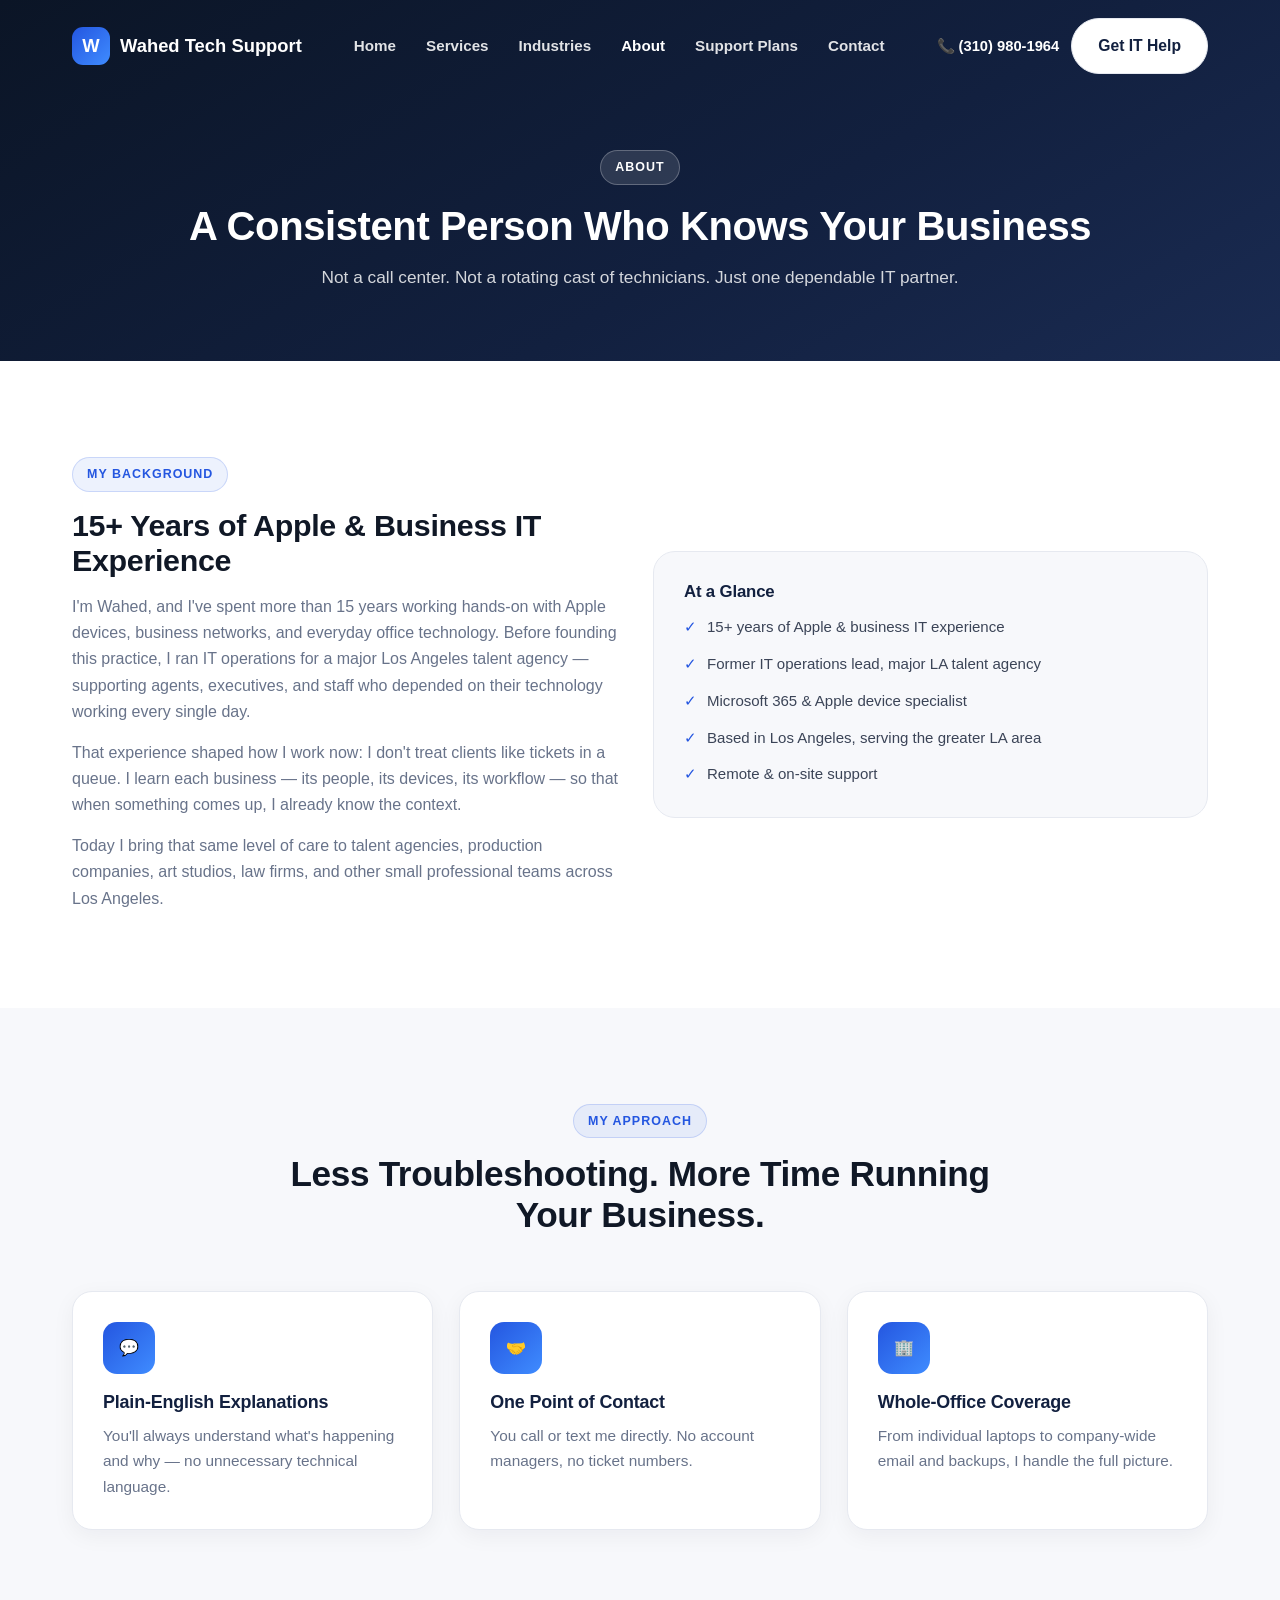
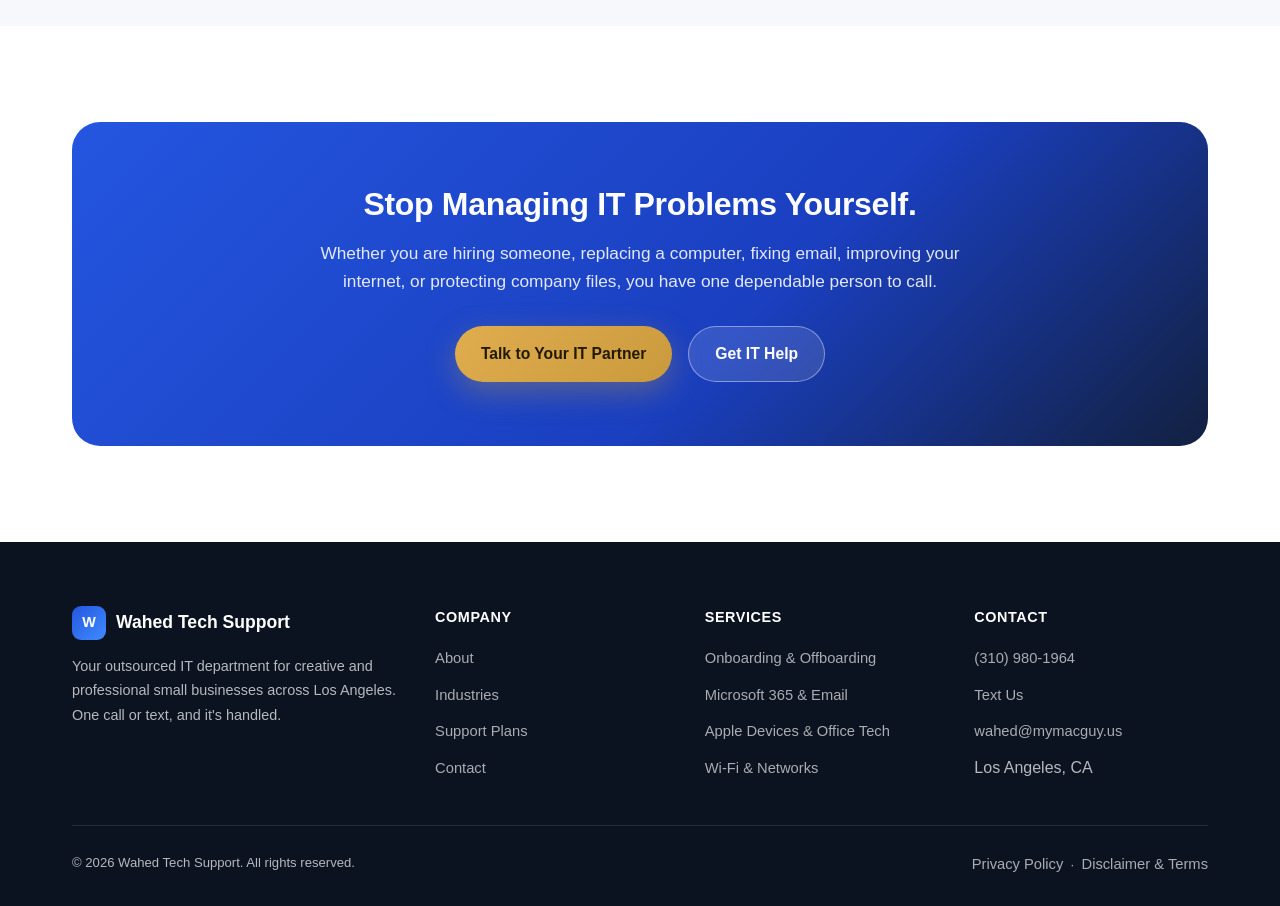
==== about.html @ ae2bb0ed "Add About page HTML structure for Wahed Tech Support This file contains the complete HTML structure " ====
<!DOCTYPE html>
<html lang="en">
<head>
<meta charset="UTF-8">
<meta name="viewport" content="width=device-width, initial-scale=1.0">
<title>About Wahed Tech Support | Outsourced IT Support in Los Angeles</title>
<meta name="description" content="Meet Wahed — 15+ years of Apple and business IT experience, including running IT operations at a major Los Angeles talent agency. Now bringing that same personal, dependable support to small businesses.">
<meta name="keywords" content="outsourced IT support Los Angeles, Mac business support, small business IT support, IT support for creative businesses">
<link rel="canonical" href="https://mymacguy.us/about.html">
<meta name="robots" content="index, follow">
<meta property="og:type" content="website">
<meta property="og:title" content="About Wahed Tech Support">
<meta property="og:description" content="15+ years of Apple and business IT experience, now supporting small creative and professional businesses in Los Angeles.">
<meta property="og:url" content="https://mymacguy.us/about.html">
<meta name="twitter:card" content="summary_large_image">
<link rel="stylesheet" href="assets/style.css">
</head>
<body><header class="site">
  <div class="wrap">
    <a href="index.html" class="brand"><span class="mark">W</span>Wahed Tech Support</a>
    <nav class="links">
      <a href="index.html">Home</a>
      <a href="services.html">Services</a>
      <a href="industries.html">Industries</a>
      <a href="about.html">About</a>
      <a href="support-plans.html">Support Plans</a>
      <a href="contact.html">Contact</a>
    </nav>
    <div class="nav-cta">
      <a href="tel:+13109801964" class="nav-call">📞 (310) 980-1964</a>
      <a href="contact.html" class="btn btn-outline">Get IT Help</a>
    </div>
    <button class="burger" aria-label="Open menu">
      <svg width="26" height="26" viewBox="0 0 24 24" fill="none" stroke="currentColor" stroke-width="2"><line x1="3" y1="6" x2="21" y2="6"/><line x1="3" y1="12" x2="21" y2="12"/><line x1="3" y1="18" x2="21" y2="18"/></svg>
    </button>
  </div>
</header>
<div class="mobile-menu">
  <button class="close-x" aria-label="Close menu">✕</button>
  <a href="index.html">Home</a>
  <a href="services.html">Services</a>
  <a href="industries.html">Industries</a>
  <a href="about.html">About</a>
  <a href="support-plans.html">Support Plans</a>
  <a href="contact.html">Contact</a>
  <a href="tel:+13109801964" class="btn btn-primary" style="margin-top:14px">Call (310) 980-1964</a>
</div>
<section class="page-hero">
  <div class="wrap">
    <span class="eyebrow">About</span>
    <h1>A Consistent Person Who Knows Your Business</h1>
    <p>Not a call center. Not a rotating cast of technicians. Just one dependable IT partner.</p>
  </div>
</section>

<section class="section">
  <div class="wrap">
    <div class="grid2" style="align-items:center">
      <div class="reveal">
        <span class="eyebrow">My Background</span>
        <h2 style="font-size:1.9rem;margin:16px 0">15+ Years of Apple &amp; Business IT Experience</h2>
        <p style="color:var(--gray);margin-bottom:14px">I'm Wahed, and I've spent more than 15 years working hands-on with Apple devices, business networks, and everyday office technology. Before founding this practice, I ran IT operations for a major Los Angeles talent agency — supporting agents, executives, and staff who depended on their technology working every single day.</p>
        <p style="color:var(--gray);margin-bottom:14px">That experience shaped how I work now: I don't treat clients like tickets in a queue. I learn each business — its people, its devices, its workflow — so that when something comes up, I already know the context.</p>
        <p style="color:var(--gray)">Today I bring that same level of care to talent agencies, production companies, art studios, law firms, and other small professional teams across Los Angeles.</p>
      </div>
      <div class="hero-card reveal" style="background:var(--bg);border-color:var(--line)">
        <h3 style="color:var(--navy)">At a Glance</h3>
        <ul>
          <li><span class="ico" style="color:var(--blue)">✓</span> <span style="color:var(--slate)">15+ years of Apple &amp; business IT experience</span></li>
          <li><span class="ico" style="color:var(--blue)">✓</span> <span style="color:var(--slate)">Former IT operations lead, major LA talent agency</span></li>
          <li><span class="ico" style="color:var(--blue)">✓</span> <span style="color:var(--slate)">Microsoft 365 &amp; Apple device specialist</span></li>
          <li><span class="ico" style="color:var(--blue)">✓</span> <span style="color:var(--slate)">Based in Los Angeles, serving the greater LA area</span></li>
          <li><span class="ico" style="color:var(--blue)">✓</span> <span style="color:var(--slate)">Remote &amp; on-site support</span></li>
        </ul>
      </div>
    </div>
  </div>
</section>

<section class="section tint">
  <div class="wrap">
    <div class="section-head reveal">
      <span class="eyebrow">My Approach</span>
      <h2>Less Troubleshooting. More Time Running Your Business.</h2>
    </div>
    <div class="grid3">
      <div class="card reveal"><div class="ic">💬</div><h3>Plain-English Explanations</h3><p>You'll always understand what's happening and why — no unnecessary technical language.</p></div>
      <div class="card reveal"><div class="ic">🤝</div><h3>One Point of Contact</h3><p>You call or text me directly. No account managers, no ticket numbers.</p></div>
      <div class="card reveal"><div class="ic">🏢</div><h3>Whole-Office Coverage</h3><p>From individual laptops to company-wide email and backups, I handle the full picture.</p></div>
    </div>
  </div>
</section>

<section class="section">
  <div class="wrap">
    <div class="cta-final reveal">
      <h2>Stop Managing IT Problems Yourself.</h2>
      <p>Whether you are hiring someone, replacing a computer, fixing email, improving your internet, or protecting company files, you have one dependable person to call.</p>
      <div class="btn-row">
        <a href="tel:+13109801964" class="btn btn-gold">Talk to Your IT Partner</a>
        <a href="contact.html" class="btn btn-ghost">Get IT Help</a>
      </div>
    </div>
  </div>
</section>
<footer>
  <div class="wrap">
    <div class="foot-grid">
      <div>
        <div class="foot-brand"><span class="mark" style="width:34px;height:34px;border-radius:9px;background:linear-gradient(135deg,#2456e0,#3f8cff);display:flex;align-items:center;justify-content:center;font-size:.9rem">W</span>Wahed Tech Support</div>
        <p style="font-size:.9rem;line-height:1.7">Your outsourced IT department for creative and professional small businesses across Los Angeles. One call or text, and it's handled.</p>
      </div>
      <div>
        <h5>Company</h5>
        <ul>
          <li><a href="about.html">About</a></li>
          <li><a href="industries.html">Industries</a></li>
          <li><a href="support-plans.html">Support Plans</a></li>
          <li><a href="contact.html">Contact</a></li>
        </ul>
      </div>
      <div>
        <h5>Services</h5>
        <ul>
          <li><a href="services.html#onboarding">Onboarding &amp; Offboarding</a></li>
          <li><a href="services.html#microsoft365">Microsoft 365 &amp; Email</a></li>
          <li><a href="services.html#apple">Apple Devices &amp; Office Tech</a></li>
          <li><a href="services.html#network">Wi-Fi &amp; Networks</a></li>
        </ul>
      </div>
      <div>
        <h5>Contact</h5>
        <ul>
          <li><a href="tel:+13109801964">(310) 980-1964</a></li>
          <li><a href="sms:+13109801964">Text Us</a></li>
          <li><a href="mailto:wahed@mymacguy.us">wahed@mymacguy.us</a></li>
          <li>Los Angeles, CA</li>
        </ul>
      </div>
    </div>
    <div class="foot-bottom">
      <span>© 2026 Wahed Tech Support. All rights reserved.</span>
      <span><a href="privacy.html">Privacy Policy</a> &nbsp;·&nbsp; <a href="disclaimer.html">Disclaimer &amp; Terms</a></span>
    </div>
  </div>
</footer>
<div class="sticky-call">
  <div class="row">
    <a href="tel:+13109801964" class="btn btn-primary">📞 Call Now</a>
    <a href="sms:+13109801964" class="btn btn-outline">💬 Text</a>
  </div>
</div>
<script src="assets/main.js"></script>
</body>
</html>
---- assets/style.css ----
:root{
  --ink:#101826; --slate:#3b4457; --gray:#68738a; --line:#e6e9f0; --bg:#f7f8fb;
  --navy:#12203f; --blue:#2456e0; --blue2:#3f8cff; --gold:#c99a3d; --mint:#0fae8a;
  --card:#ffffff;
}
*{box-sizing:border-box;margin:0;padding:0}
html{scroll-behavior:smooth}
body{font-family:-apple-system,BlinkMacSystemFont,"Segoe UI",Inter,Arial,sans-serif;color:var(--ink);background:#fff;line-height:1.65;overflow-x:hidden}
a{color:inherit;text-decoration:none}
img{max-width:100%;display:block}
.wrap{max-width:1180px;margin:0 auto;padding:0 22px}
section{position:relative}
h1,h2,h3,h4{line-height:1.15;font-weight:800;letter-spacing:-.01em}
.eyebrow{display:inline-flex;align-items:center;gap:8px;font-size:.78rem;font-weight:700;letter-spacing:.08em;text-transform:uppercase;color:var(--blue);background:rgba(36,86,224,.08);border:1px solid rgba(36,86,224,.18);padding:6px 14px;border-radius:999px}
.btn{display:inline-flex;align-items:center;gap:8px;padding:14px 26px;border-radius:999px;text-decoration:none;font-weight:700;font-size:.98rem;border:0;cursor:pointer;transition:transform .25s ease,box-shadow .25s ease,background .25s ease}
.btn:hover{transform:translateY(-3px)}
.btn-primary{background:linear-gradient(135deg,var(--blue),var(--blue2));color:#fff;box-shadow:0 10px 30px rgba(36,86,224,.35)}
.btn-primary:hover{box-shadow:0 16px 40px rgba(36,86,224,.45)}
.btn-ghost{background:rgba(255,255,255,.12);color:#fff;border:1px solid rgba(255,255,255,.4)}
.btn-ghost:hover{background:rgba(255,255,255,.2)}
.btn-outline{background:#fff;color:var(--navy);border:1.5px solid var(--line)}
.btn-outline:hover{border-color:var(--blue);color:var(--blue)}
.btn-gold{background:linear-gradient(135deg,#e0ad4e,var(--gold));color:#241a04;box-shadow:0 10px 30px rgba(201,154,61,.35)}

/* NAV */
header.site{position:fixed;top:0;left:0;right:0;z-index:1000;padding:18px 0;transition:background .3s ease,padding .3s ease,box-shadow .3s ease}
header.site .wrap{display:flex;align-items:center;justify-content:space-between}
header.site.solid{background:#fff;padding:12px 0;box-shadow:0 4px 24px rgba(16,24,38,.08)}
.brand{display:flex;align-items:center;gap:10px;font-weight:800;font-size:1.15rem;color:#fff}
header.site.solid .brand{color:var(--navy)}
.brand .mark{width:38px;height:38px;border-radius:11px;background:linear-gradient(135deg,var(--blue),var(--blue2));display:flex;align-items:center;justify-content:center;color:#fff;font-weight:800}
nav.links{display:flex;align-items:center;gap:30px}
nav.links a{color:rgba(255,255,255,.88);font-weight:600;font-size:.95rem}
header.site.solid nav.links a{color:var(--slate)}
nav.links a:hover{color:#fff}
header.site.solid nav.links a:hover{color:var(--blue)}
nav.links a.active{color:#fff}
header.site.solid nav.links a.active{color:var(--blue)}
.nav-cta{display:flex;align-items:center;gap:12px}
.nav-call{display:flex;align-items:center;gap:8px;font-weight:700;color:#fff;font-size:.92rem}
header.site.solid .nav-call{color:var(--navy)}
.burger{display:none;background:none;border:0;cursor:pointer;color:#fff}
header.site.solid .burger{color:var(--navy)}
.mobile-menu{display:none;position:fixed;inset:0;background:#0e1626;z-index:1200;padding:26px;flex-direction:column;gap:24px}
.mobile-menu.open{display:flex}
.mobile-menu a{color:#fff;font-size:1.2rem;font-weight:700}
.mobile-menu .close-x{align-self:flex-end;background:none;border:0;color:#fff;cursor:pointer}

@media(max-width:880px){
  nav.links{display:none}
  .nav-cta .btn-ghost, .nav-cta .btn-outline{display:none}
  .burger{display:block}
}

/* HERO */
.hero{position:relative;padding:170px 0 110px;background:radial-gradient(1100px 600px at 15% -10%,rgba(63,140,255,.35),transparent 60%),linear-gradient(150deg,#0b1526 0%,#12203f 55%,#1a2b52 100%);overflow:hidden;color:#fff}
.hero .blob{position:absolute;border-radius:50%;filter:blur(60px);opacity:.5;animation:float 12s ease-in-out infinite}
.hero .b1{width:360px;height:360px;background:var(--blue2);top:-80px;right:-60px}
.hero .b2{width:280px;height:280px;background:var(--gold);bottom:-60px;left:10%;animation-delay:2s}
.hero .b3{width:220px;height:220px;background:var(--mint);top:40%;right:20%;animation-delay:4s}
@keyframes float{0%,100%{transform:translateY(0) translateX(0)}50%{transform:translateY(-26px) translateX(18px)}}
.hero-grid{position:relative;z-index:2;display:grid;grid-template-columns:1.1fr .9fr;gap:50px;align-items:center}
@media(max-width:940px){.hero-grid{grid-template-columns:1fr}}
.hero h1{font-size:3rem;color:#fff;margin-bottom:20px}
@media(max-width:600px){.hero h1{font-size:2.1rem}}
.hero p.lead{font-size:1.18rem;color:rgba(255,255,255,.85);max-width:560px;margin-bottom:30px}
.hero-actions{display:flex;gap:16px;flex-wrap:wrap;margin-bottom:28px}
.hero-trust{display:flex;gap:22px;flex-wrap:wrap;color:rgba(255,255,255,.75);font-size:.88rem}
.hero-trust span{display:flex;align-items:center;gap:8px}
.hero-card{background:rgba(255,255,255,.08);border:1px solid rgba(255,255,255,.18);border-radius:22px;padding:30px;backdrop-filter:blur(10px);animation:reveal-in 1s ease}
.hero-card h3{color:#fff;font-size:1.05rem;margin-bottom:14px}
.hero-card ul{list-style:none;display:flex;flex-direction:column;gap:12px}
.hero-card li{display:flex;gap:10px;color:rgba(255,255,255,.9);font-size:.94rem;align-items:flex-start}
.hero-card li .ico{color:var(--mint);flex-shrink:0}
@keyframes reveal-in{from{opacity:0;transform:translateY(20px)}to{opacity:1;transform:translateY(0)}}

/* SECTIONS */
.section{padding:96px 0}
.section.tint{background:var(--bg)}
.section.dark{background:linear-gradient(160deg,#0e1626,#182848);color:#fff}
.section-head{text-align:center;max-width:720px;margin:0 auto 56px}
.section-head h2{font-size:2.2rem;margin:16px 0}
.section-head p{color:var(--gray);font-size:1.08rem}
.section.dark .section-head p{color:rgba(255,255,255,.75)}

.reveal{opacity:0;transform:translateY(24px);transition:opacity .7s ease,transform .7s ease}
.reveal.in{opacity:1;transform:translateY(0)}

/* Common requests message bubbles */
.msg-grid{display:grid;grid-template-columns:repeat(2,1fr);gap:18px}
@media(max-width:760px){.msg-grid{grid-template-columns:1fr}}
.msg{background:#fff;border:1px solid var(--line);border-radius:18px;padding:20px 22px;display:flex;gap:14px;align-items:flex-start;box-shadow:0 6px 20px rgba(16,24,38,.04);transition:transform .3s ease,box-shadow .3s ease}
.msg:hover{transform:translateY(-4px);box-shadow:0 14px 34px rgba(16,24,38,.09)}
.msg .bub{width:38px;height:38px;border-radius:50%;background:linear-gradient(135deg,var(--blue),var(--blue2));flex-shrink:0;display:flex;align-items:center;justify-content:center;color:#fff;font-weight:800;font-size:.9rem}
.msg p{font-weight:600;color:var(--navy);font-size:.98rem}
.msg-follow{text-align:center;margin-top:34px;font-size:1.15rem;font-weight:700;color:var(--navy)}

/* Cards / grids */
.grid3{display:grid;grid-template-columns:repeat(3,1fr);gap:26px}
.grid2{display:grid;grid-template-columns:repeat(2,1fr);gap:26px}
@media(max-width:900px){.grid3{grid-template-columns:1fr 1fr}}
@media(max-width:640px){.grid3,.grid2{grid-template-columns:1fr}}
.card{background:#fff;border:1px solid var(--line);border-radius:20px;padding:30px;box-shadow:0 6px 22px rgba(16,24,38,.05);transition:transform .3s ease,box-shadow .3s ease}
.card:hover{transform:translateY(-6px);box-shadow:0 20px 44px rgba(16,24,38,.1)}
.card .ic{width:52px;height:52px;border-radius:14px;background:linear-gradient(135deg,var(--blue),var(--blue2));display:flex;align-items:center;justify-content:center;color:#fff;margin-bottom:18px}
.card h3{font-size:1.12rem;margin-bottom:10px;color:var(--navy)}
.card p{color:var(--gray);font-size:.96rem}
.card ul{margin-top:14px;padding-left:18px;color:var(--slate);font-size:.92rem}
.card ul li{margin-bottom:6px}

/* Who I help chips */
.chip-row{display:flex;flex-wrap:wrap;gap:14px;justify-content:center}
.chip{background:#fff;border:1px solid var(--line);border-radius:14px;padding:16px 22px;font-weight:700;color:var(--navy);display:flex;align-items:center;gap:10px;box-shadow:0 4px 14px rgba(16,24,38,.05)}

/* Why choose / features list */
.feat-list{display:grid;grid-template-columns:1fr 1fr;gap:22px}
@media(max-width:700px){.feat-list{grid-template-columns:1fr}}
.feat{display:flex;gap:16px;align-items:flex-start;background:rgba(255,255,255,.06);border:1px solid rgba(255,255,255,.12);border-radius:16px;padding:20px}
.feat .n{width:34px;height:34px;border-radius:50%;background:linear-gradient(135deg,var(--gold),#e0ad4e);color:#241a04;font-weight:800;display:flex;align-items:center;justify-content:center;flex-shrink:0}
.feat h4{color:#fff;font-size:1rem;margin-bottom:6px}
.feat p{color:rgba(255,255,255,.72);font-size:.92rem}

/* How it works steps */
.steps{display:grid;grid-template-columns:repeat(4,1fr);gap:24px;counter-reset:step}
@media(max-width:900px){.steps{grid-template-columns:1fr 1fr}}
@media(max-width:560px){.steps{grid-template-columns:1fr}}
.step{text-align:center}
.step .circ{width:64px;height:64px;border-radius:50%;background:linear-gradient(135deg,var(--blue),var(--blue2));color:#fff;font-weight:800;font-size:1.3rem;display:flex;align-items:center;justify-content:center;margin:0 auto 16px;box-shadow:0 10px 26px rgba(36,86,224,.3)}
.step h4{font-size:1.02rem;margin-bottom:8px;color:var(--navy)}
.step p{color:var(--gray);font-size:.92rem}

/* Reviews */
.rev-grid{display:grid;grid-template-columns:repeat(3,1fr);gap:24px}
@media(max-width:900px){.rev-grid{grid-template-columns:1fr}}
.rev{background:#fff;border:1px solid var(--line);border-radius:18px;padding:26px;box-shadow:0 6px 20px rgba(16,24,38,.05)}
.rev .stars{color:var(--gold);letter-spacing:2px;margin-bottom:12px}
.rev p{color:var(--slate);font-size:.95rem;margin-bottom:16px;font-style:italic}
.rev .who{font-weight:700;color:var(--navy);font-size:.9rem}
.rev .who span{display:block;font-weight:500;color:var(--gray);font-size:.82rem;font-style:normal}

/* Partners */
.partner-row{display:flex;flex-wrap:wrap;gap:18px;justify-content:center;align-items:center}
.partner-badge{border:1px solid var(--line);border-radius:12px;padding:14px 24px;font-weight:700;color:var(--slate);background:#fff}

/* Trust bar */
.trust-bar{display:flex;flex-wrap:wrap;gap:14px;justify-content:center;margin-top:30px}
.trust-pill{background:rgba(255,255,255,.08);border:1px solid rgba(255,255,255,.2);color:#fff;padding:9px 18px;border-radius:999px;font-size:.85rem;font-weight:600;display:flex;align-items:center;gap:8px}

/* CTA final */
.cta-final{background:linear-gradient(135deg,var(--blue),#1a3fbf 60%,var(--navy));border-radius:28px;padding:64px 50px;text-align:center;color:#fff;position:relative;overflow:hidden}
.cta-final h2{font-size:2rem;margin-bottom:16px}
.cta-final p{color:rgba(255,255,255,.88);max-width:640px;margin:0 auto 30px;font-size:1.08rem}
.cta-final .btn-row{display:flex;gap:16px;justify-content:center;flex-wrap:wrap}

/* Footer */
footer{background:#0b1220;color:rgba(255,255,255,.7);padding:64px 0 30px}
.foot-grid{display:grid;grid-template-columns:1.4fr 1fr 1fr 1fr;gap:36px;margin-bottom:44px}
@media(max-width:800px){.foot-grid{grid-template-columns:1fr 1fr}}
@media(max-width:520px){.foot-grid{grid-template-columns:1fr}}
footer h5{color:#fff;font-size:.9rem;margin-bottom:16px;letter-spacing:.04em;text-transform:uppercase}
footer ul{list-style:none;display:flex;flex-direction:column;gap:10px}
footer a{color:rgba(255,255,255,.65);font-size:.92rem}
footer a:hover{color:#fff}
.foot-brand{display:flex;align-items:center;gap:10px;font-weight:800;color:#fff;font-size:1.1rem;margin-bottom:14px}
.foot-bottom{border-top:1px solid rgba(255,255,255,.1);padding-top:26px;display:flex;justify-content:space-between;flex-wrap:wrap;gap:12px;font-size:.82rem}

/* Sticky mobile call bar */
.sticky-call{position:fixed;bottom:0;left:0;right:0;z-index:900;display:none;background:#fff;border-top:1px solid var(--line);padding:12px 16px;box-shadow:0 -6px 20px rgba(16,24,38,.1)}
.sticky-call .row{display:flex;gap:10px}
.sticky-call .btn{flex:1;justify-content:center;padding:13px}
@media(max-width:760px){.sticky-call{display:block}body{padding-bottom:76px}}

/* Page hero (interior pages) */
.page-hero{padding:150px 0 70px;background:linear-gradient(150deg,#0b1526,#12203f 60%,#1a2b52);color:#fff;text-align:center}
.page-hero .eyebrow{background:rgba(255,255,255,.12);border-color:rgba(255,255,255,.25);color:#fff}
.page-hero h1{font-size:2.5rem;margin:18px 0 14px}
.page-hero p{color:rgba(255,255,255,.82);max-width:640px;margin:0 auto;font-size:1.08rem}

/* Table (support plans) */
.plans-grid{display:grid;grid-template-columns:repeat(3,1fr);gap:26px}
@media(max-width:900px){.plans-grid{grid-template-columns:1fr}}
.plan{background:#fff;border:1px solid var(--line);border-radius:22px;padding:34px 28px;box-shadow:0 6px 22px rgba(16,24,38,.05);display:flex;flex-direction:column}
.plan.featured{border:2px solid var(--blue);box-shadow:0 20px 50px rgba(36,86,224,.16);transform:scale(1.03)}
.plan .tag{align-self:flex-start;background:rgba(36,86,224,.1);color:var(--blue);font-size:.75rem;font-weight:800;letter-spacing:.06em;text-transform:uppercase;padding:5px 12px;border-radius:999px;margin-bottom:14px}
.plan h3{font-size:1.3rem;margin-bottom:8px;color:var(--navy)}
.plan .price{font-size:1rem;color:var(--gray);margin-bottom:18px}
.plan ul{list-style:none;display:flex;flex-direction:column;gap:12px;margin-bottom:26px;flex:1}
.plan ul li{display:flex;gap:10px;font-size:.92rem;color:var(--slate)}
.plan ul li .ico{color:var(--mint);flex-shrink:0}

/* Contact page */
.contact-grid{display:grid;grid-template-columns:1fr 1fr;gap:40px}
@media(max-width:860px){.contact-grid{grid-template-columns:1fr}}
.contact-card{background:#fff;border:1px solid var(--line);border-radius:20px;padding:32px;box-shadow:0 6px 22px rgba(16,24,38,.05)}
.contact-method{display:flex;gap:16px;align-items:center;padding:18px 0;border-bottom:1px solid var(--line)}
.contact-method:last-child{border-bottom:0}
.contact-method .ic{width:48px;height:48px;border-radius:12px;background:linear-gradient(135deg,var(--blue),var(--blue2));display:flex;align-items:center;justify-content:center;color:#fff;flex-shrink:0}
.contact-method h4{font-size:1rem;color:var(--navy);margin-bottom:4px}
.contact-method a,.contact-method span{color:var(--gray);font-size:.92rem}
.map-frame{border-radius:20px;overflow:hidden;border:1px solid var(--line);height:100%;min-height:340px}
.map-frame iframe{width:100%;height:100%;min-height:340px;border:0}

/* form */
.cform{display:flex;flex-direction:column;gap:16px}
.cform label{font-size:.85rem;font-weight:700;color:var(--navy);margin-bottom:6px;display:block}
.cform input,.cform select,.cform textarea{width:100%;padding:13px 16px;border-radius:12px;border:1.5px solid var(--line);font-size:.95rem;font-family:inherit;background:#fbfcfe}
.cform input:focus,.cform select:focus,.cform textarea:focus{outline:none;border-color:var(--blue)}
.cform textarea{resize:vertical;min-height:110px}

/* Legal pages */
.legal{padding:150px 0 90px;max-width:820px;margin:0 auto}
.legal h1{font-size:2.1rem;margin-bottom:10px}
.legal .updated{color:var(--gray);font-size:.9rem;margin-bottom:36px}
.legal h2{font-size:1.3rem;margin:34px 0 12px;color:var(--navy)}
.legal p,.legal li{color:var(--slate);font-size:.98rem;margin-bottom:14px}
.legal ul{padding-left:22px}
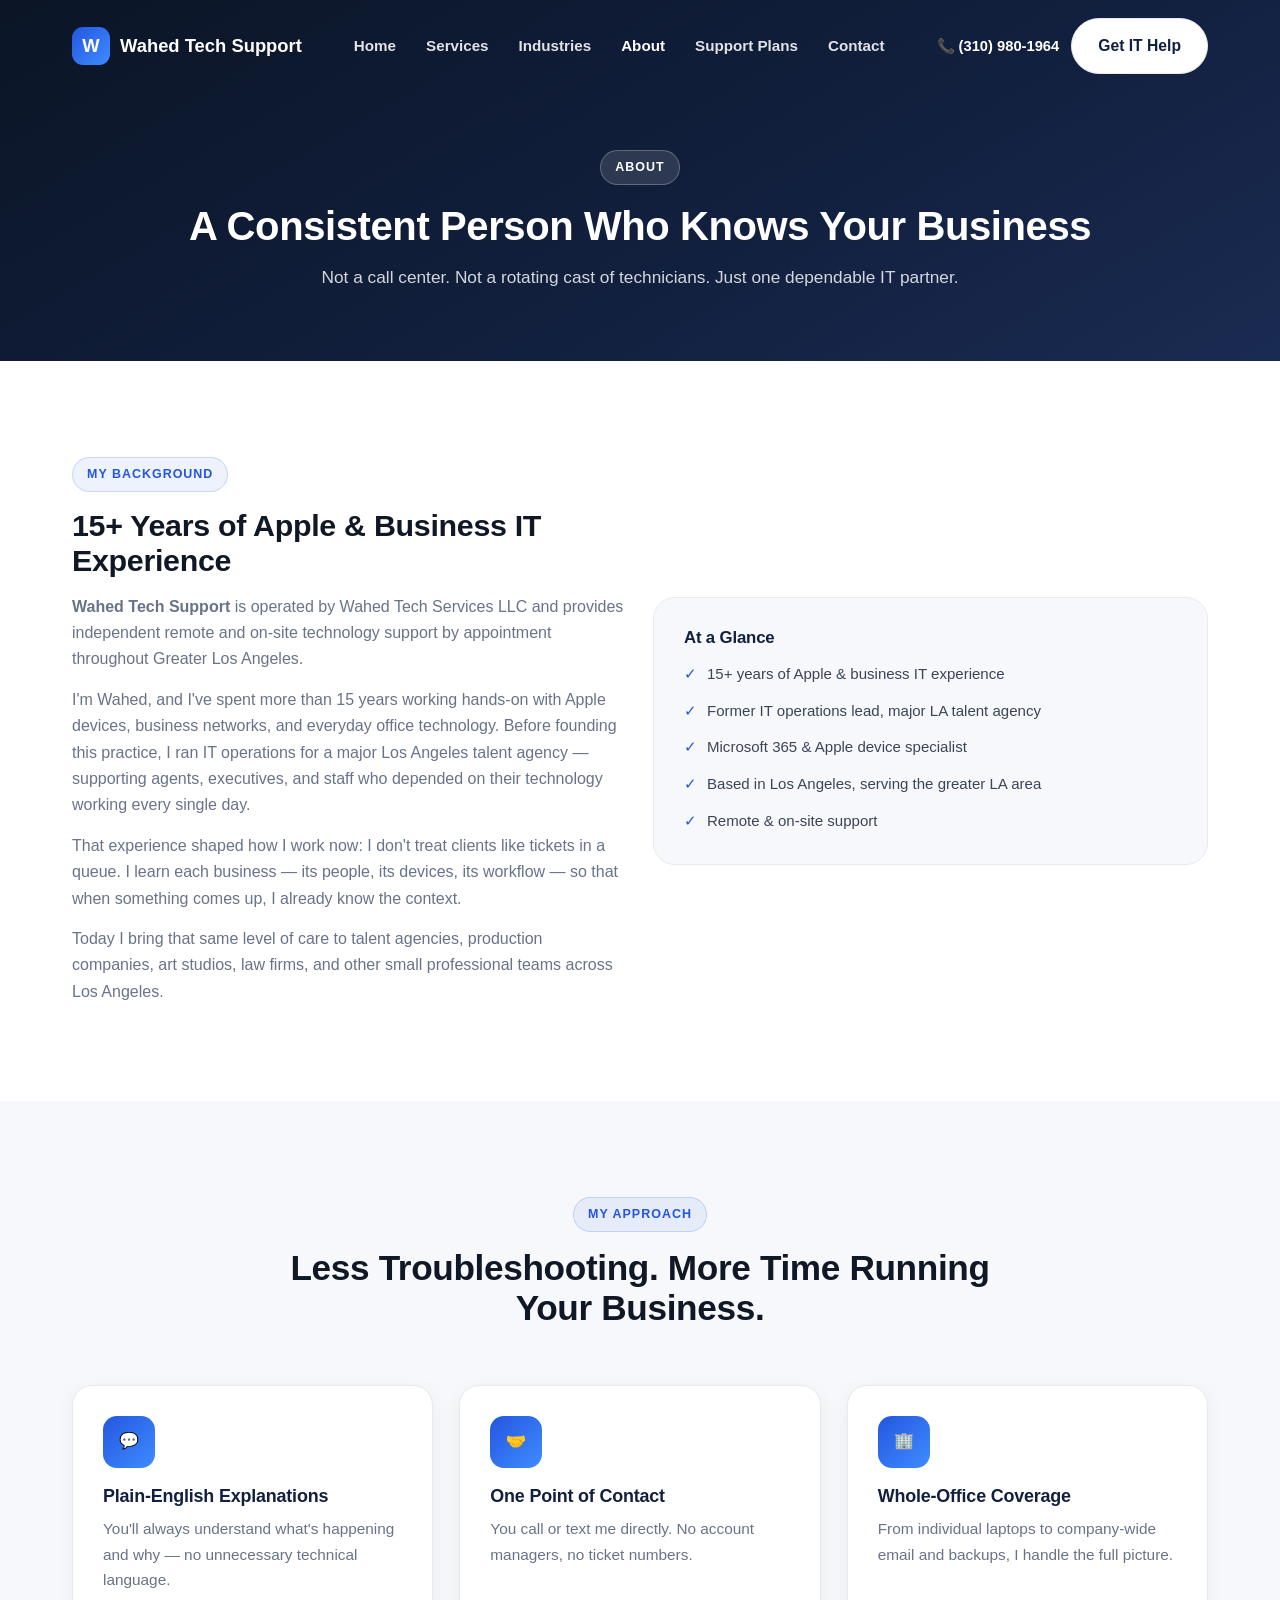
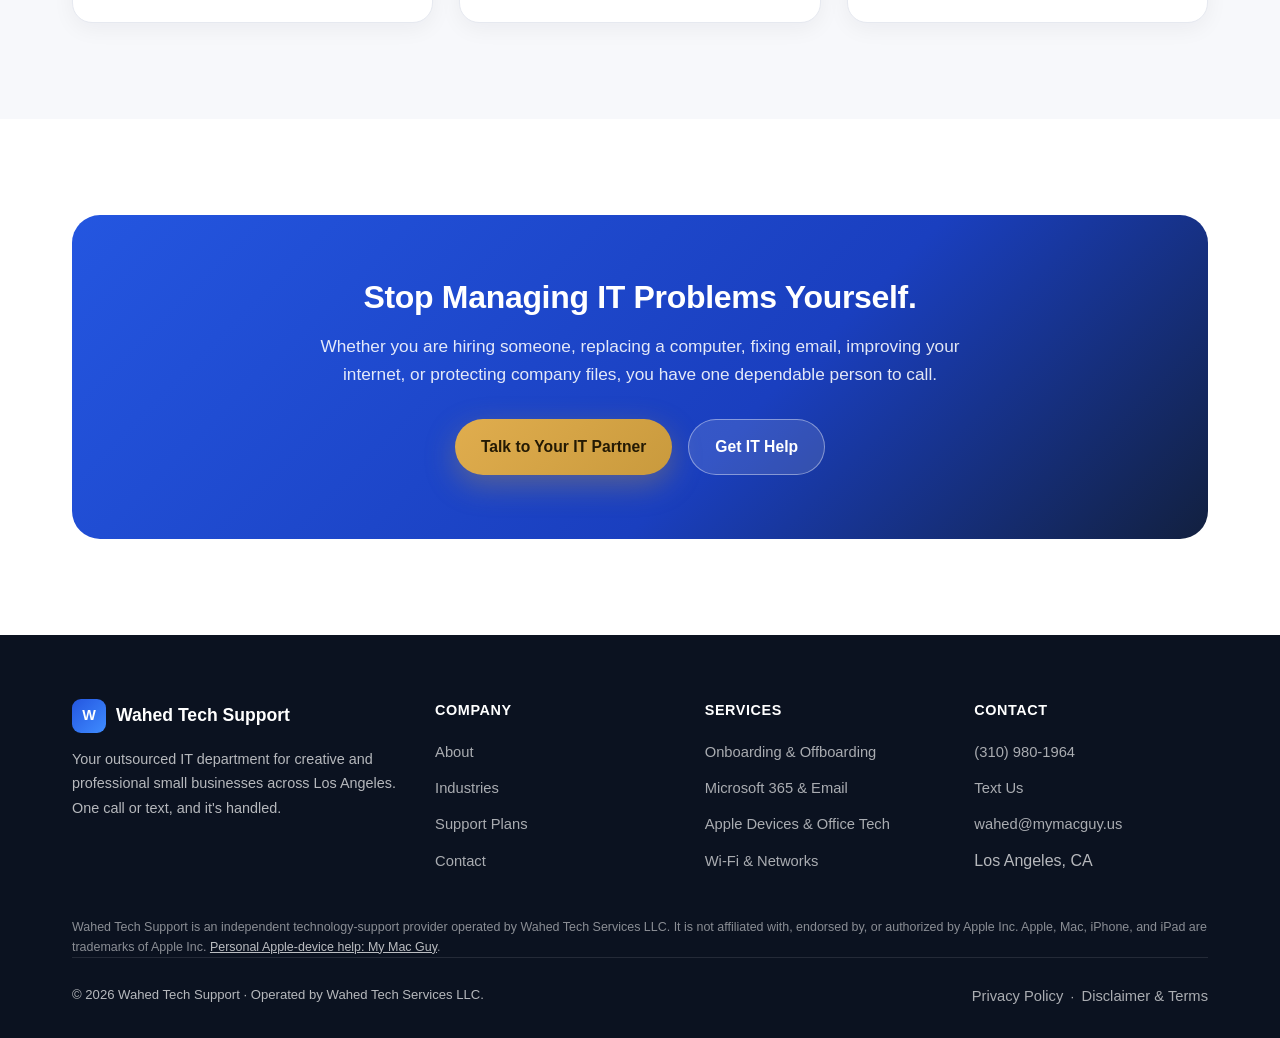
==== commit 0f00501c: "Make about.html Apple brand-verification ready" ====
--- a/about.html
+++ b/about.html
@@ -17,7 +17,7 @@
 </head>
 <body><header class="site">
   <div class="wrap">
-    <a href="index.html" class="brand"><span class="mark">W</span>Wahed Tech Support</a>
+    <a href="index.html" class="brand"><span class="mark" aria-hidden="true"></span>Wahed Tech Support</a>
     <nav class="links">
       <a href="index.html">Home</a>
       <a href="services.html">Services</a>
@@ -59,6 +59,7 @@
       <div class="reveal">
         <span class="eyebrow">My Background</span>
         <h2 style="font-size:1.9rem;margin:16px 0">15+ Years of Apple &amp; Business IT Experience</h2>
+        <p style="color:var(--gray);margin-bottom:14px"><strong>Wahed Tech Support</strong> is operated by Wahed Tech Services LLC and provides independent remote and on-site technology support by appointment throughout Greater Los Angeles.</p>
         <p style="color:var(--gray);margin-bottom:14px">I'm Wahed, and I've spent more than 15 years working hands-on with Apple devices, business networks, and everyday office technology. Before founding this practice, I ran IT operations for a major Los Angeles talent agency — supporting agents, executives, and staff who depended on their technology working every single day.</p>
         <p style="color:var(--gray);margin-bottom:14px">That experience shaped how I work now: I don't treat clients like tickets in a queue. I learn each business — its people, its devices, its workflow — so that when something comes up, I already know the context.</p>
         <p style="color:var(--gray)">Today I bring that same level of care to talent agencies, production companies, art studios, law firms, and other small professional teams across Los Angeles.</p>
@@ -107,7 +108,7 @@
   <div class="wrap">
     <div class="foot-grid">
       <div>
-        <div class="foot-brand"><span class="mark" style="width:34px;height:34px;border-radius:9px;background:linear-gradient(135deg,#2456e0,#3f8cff);display:flex;align-items:center;justify-content:center;font-size:.9rem">W</span>Wahed Tech Support</div>
+        <div class="foot-brand"><span class="mark" style="width:34px;height:34px;border-radius:9px;background:linear-gradient(135deg,#2456e0,#3f8cff);display:flex;align-items:center;justify-content:center;font-size:.9rem" aria-hidden="true"></span>Wahed Tech Support</div>
         <p style="font-size:.9rem;line-height:1.7">Your outsourced IT department for creative and professional small businesses across Los Angeles. One call or text, and it's handled.</p>
       </div>
       <div>
@@ -138,8 +139,9 @@
         </ul>
       </div>
     </div>
+    <p class="brand-disclaimer">Wahed Tech Support is an independent technology-support provider operated by Wahed Tech Services LLC. It is not affiliated with, endorsed by, or authorized by Apple Inc. Apple, Mac, iPhone, and iPad are trademarks of Apple Inc. <a href="https://mymacguy.net/">Personal Apple-device help: My Mac Guy</a>.</p>
     <div class="foot-bottom">
-      <span>© 2026 Wahed Tech Support. All rights reserved.</span>
+      <span>© 2026 Wahed Tech Support · Operated by Wahed Tech Services LLC.</span>
       <span><a href="privacy.html">Privacy Policy</a> &nbsp;·&nbsp; <a href="disclaimer.html">Disclaimer &amp; Terms</a></span>
     </div>
   </div>
--- a/assets/style.css
+++ b/assets/style.css
@@ -214,3 +214,9 @@
 .legal h2{font-size:1.3rem;margin:34px 0 12px;color:var(--navy)}
 .legal p,.legal li{color:var(--slate);font-size:.98rem;margin-bottom:14px}
 .legal ul{padding-left:22px}
+
+/* Brand verification and accessibility */
+.mark::before{content:"W"}
+.business-identity{margin-bottom:18px;padding:16px 18px;border:1px solid var(--line);border-radius:14px;background:var(--bg);color:var(--slate);font-size:.94rem;line-height:1.7}
+.brand-disclaimer{flex-basis:100%;font-size:.78rem;line-height:1.55;color:rgba(255,255,255,.52)}
+.brand-disclaimer a{font-size:inherit;color:rgba(255,255,255,.72);text-decoration:underline}
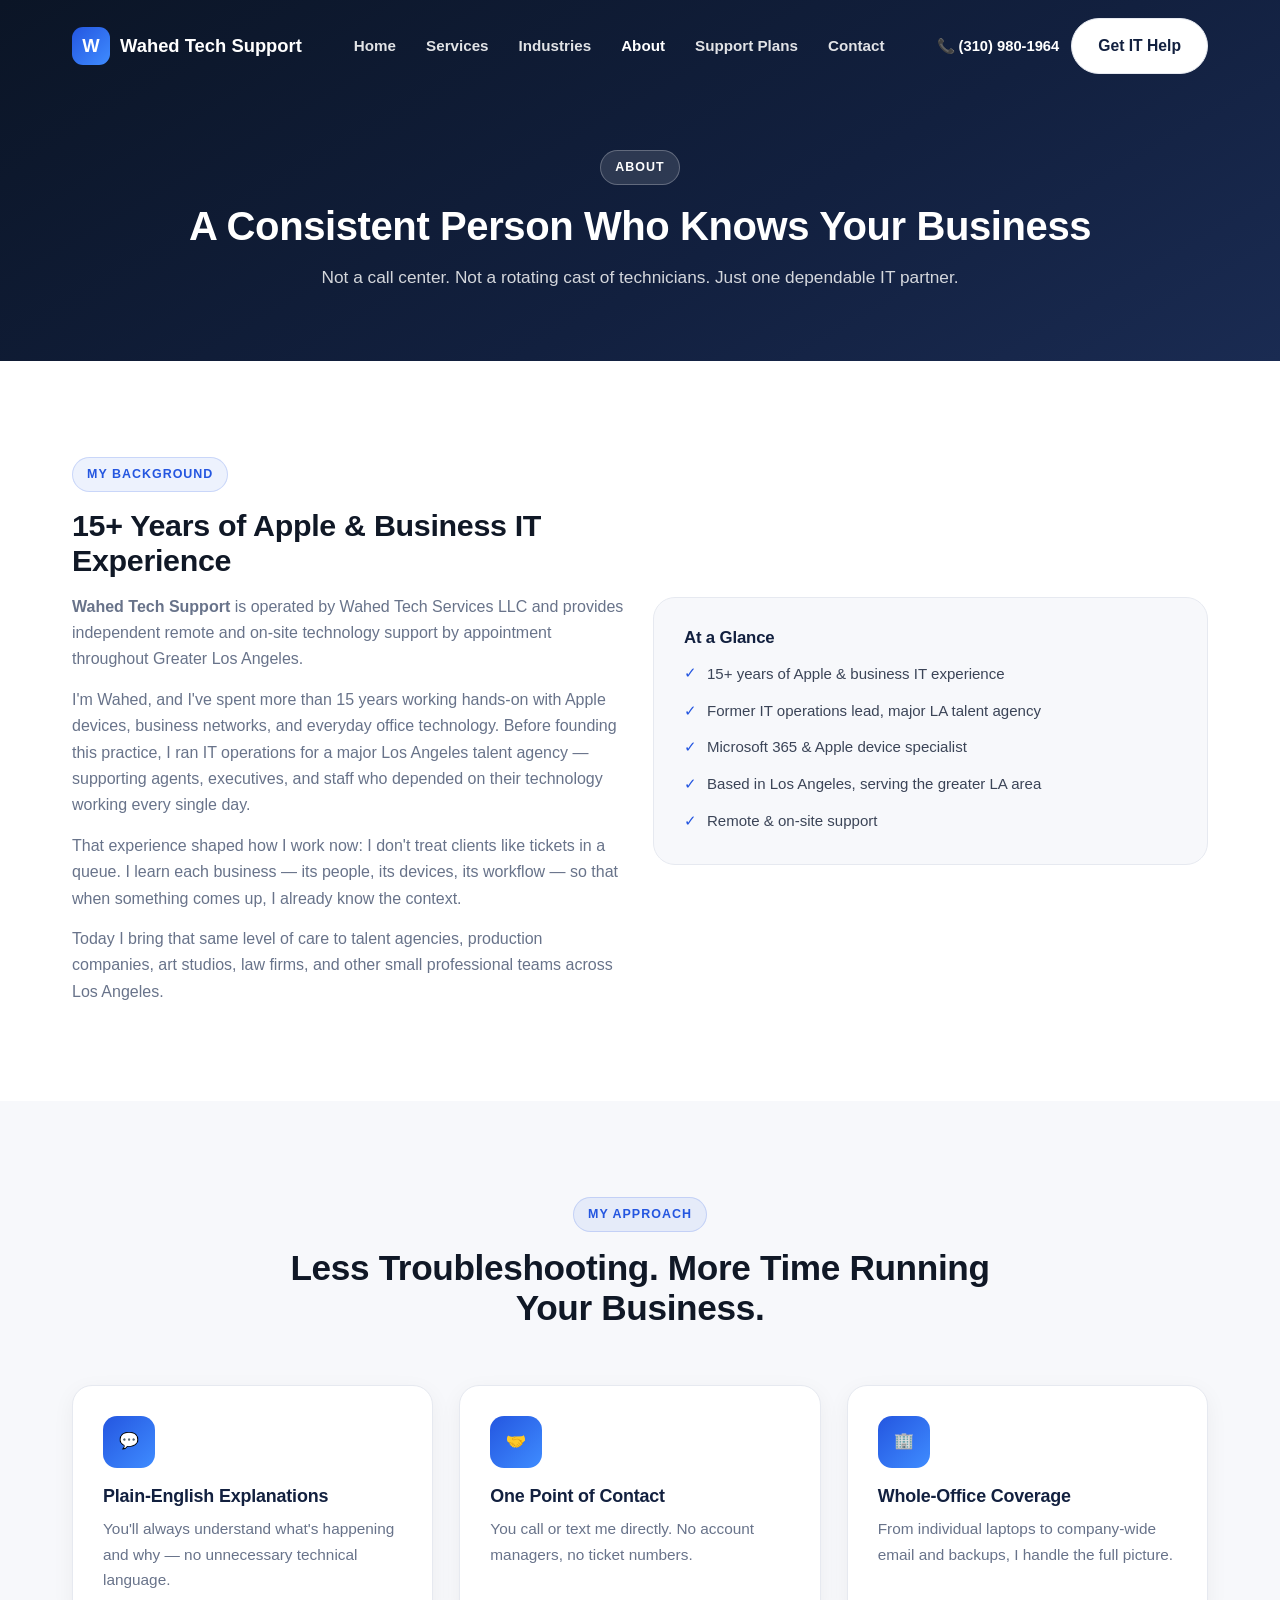
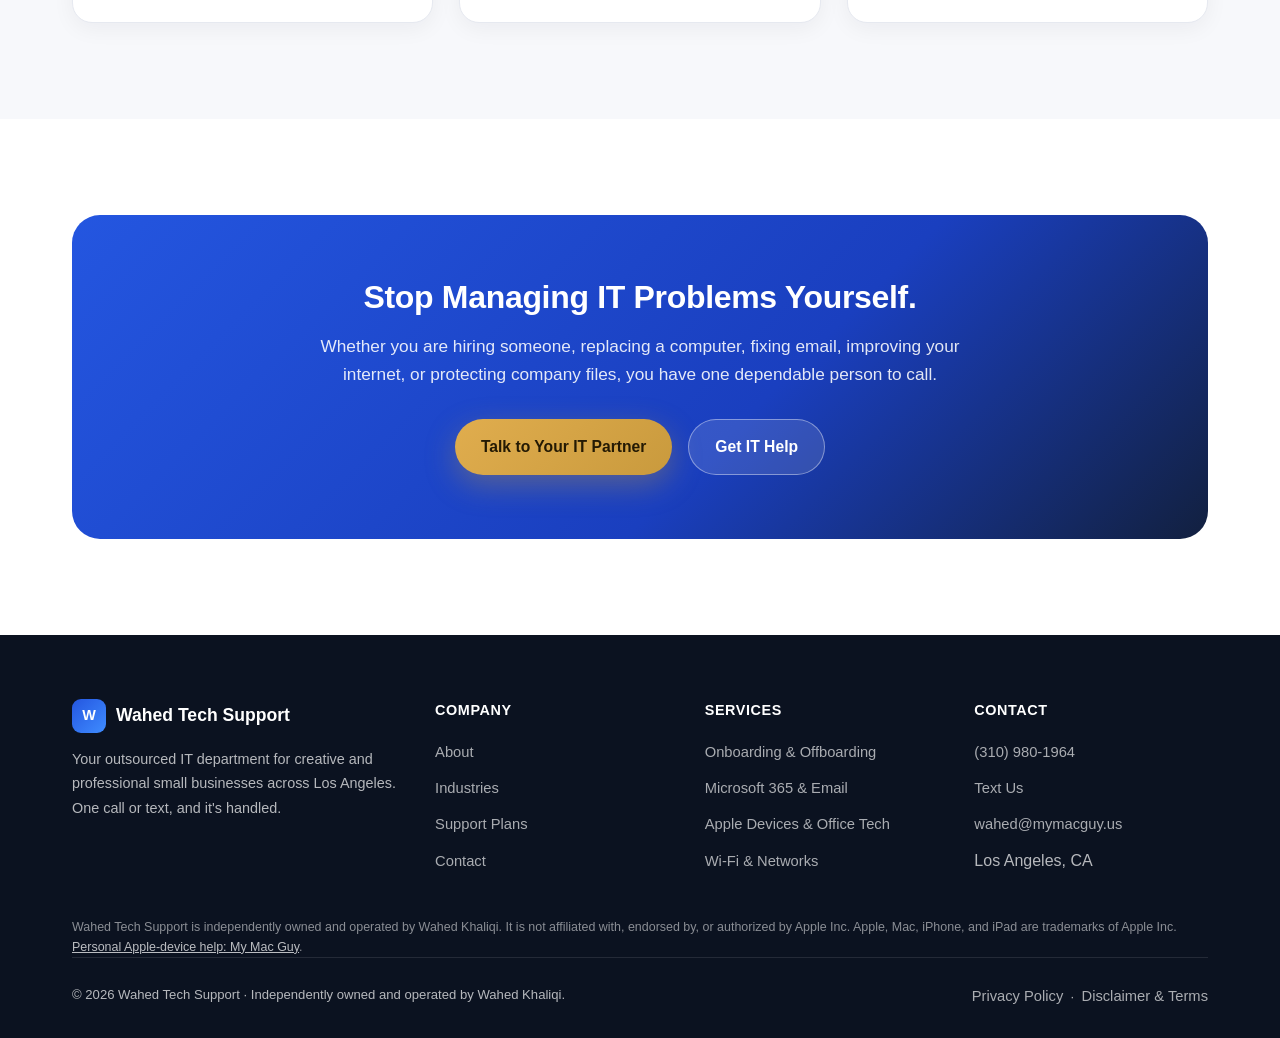
==== commit 6d6fd82d: "Remove incorrect LLC reference from about.html" ====
--- a/about.html
+++ b/about.html
@@ -139,9 +139,9 @@
         </ul>
       </div>
     </div>
-    <p class="brand-disclaimer">Wahed Tech Support is an independent technology-support provider operated by Wahed Tech Services LLC. It is not affiliated with, endorsed by, or authorized by Apple Inc. Apple, Mac, iPhone, and iPad are trademarks of Apple Inc. <a href="https://mymacguy.net/">Personal Apple-device help: My Mac Guy</a>.</p>
+    <p class="brand-disclaimer">Wahed Tech Support is independently owned and operated by Wahed Khaliqi. It is not affiliated with, endorsed by, or authorized by Apple Inc. Apple, Mac, iPhone, and iPad are trademarks of Apple Inc. <a href="https://mymacguy.net/">Personal Apple-device help: My Mac Guy</a>.</p>
     <div class="foot-bottom">
-      <span>© 2026 Wahed Tech Support · Operated by Wahed Tech Services LLC.</span>
+      <span>© 2026 Wahed Tech Support · Independently owned and operated by Wahed Khaliqi.</span>
       <span><a href="privacy.html">Privacy Policy</a> &nbsp;·&nbsp; <a href="disclaimer.html">Disclaimer &amp; Terms</a></span>
     </div>
   </div>
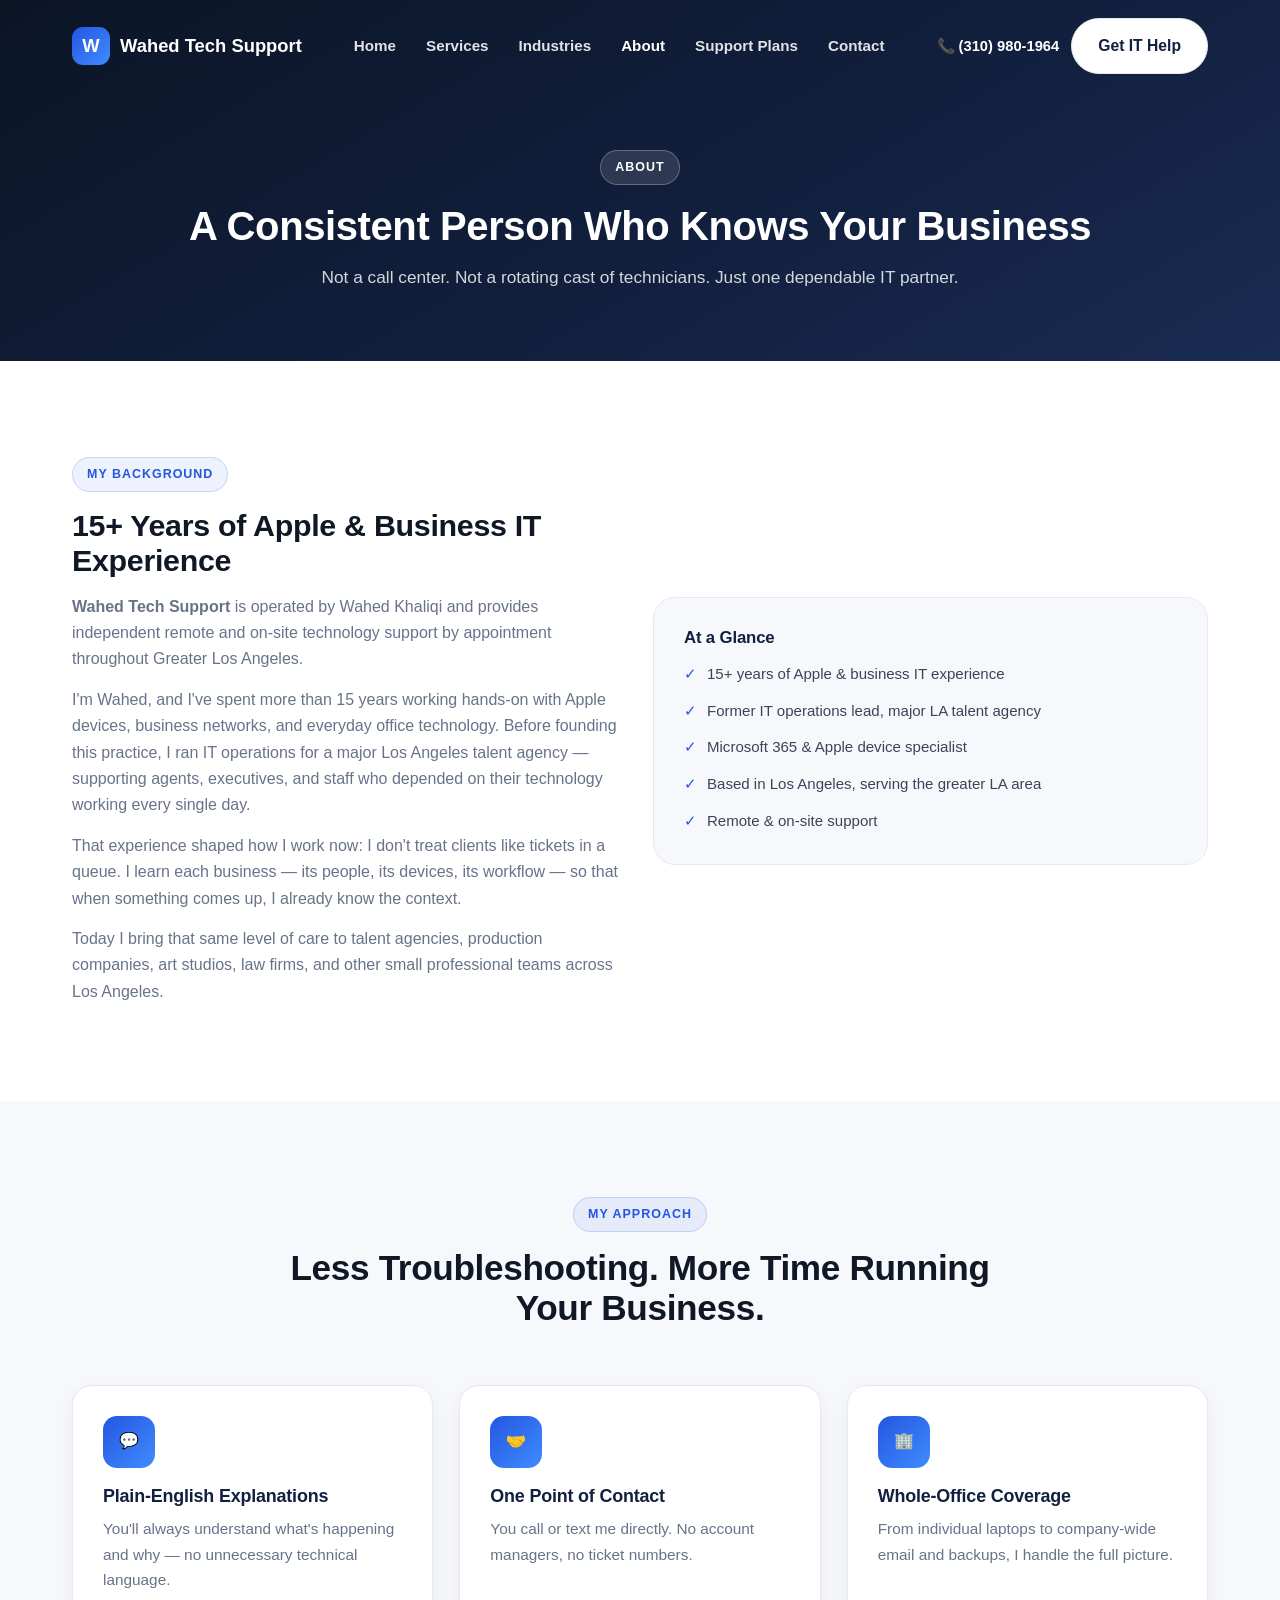
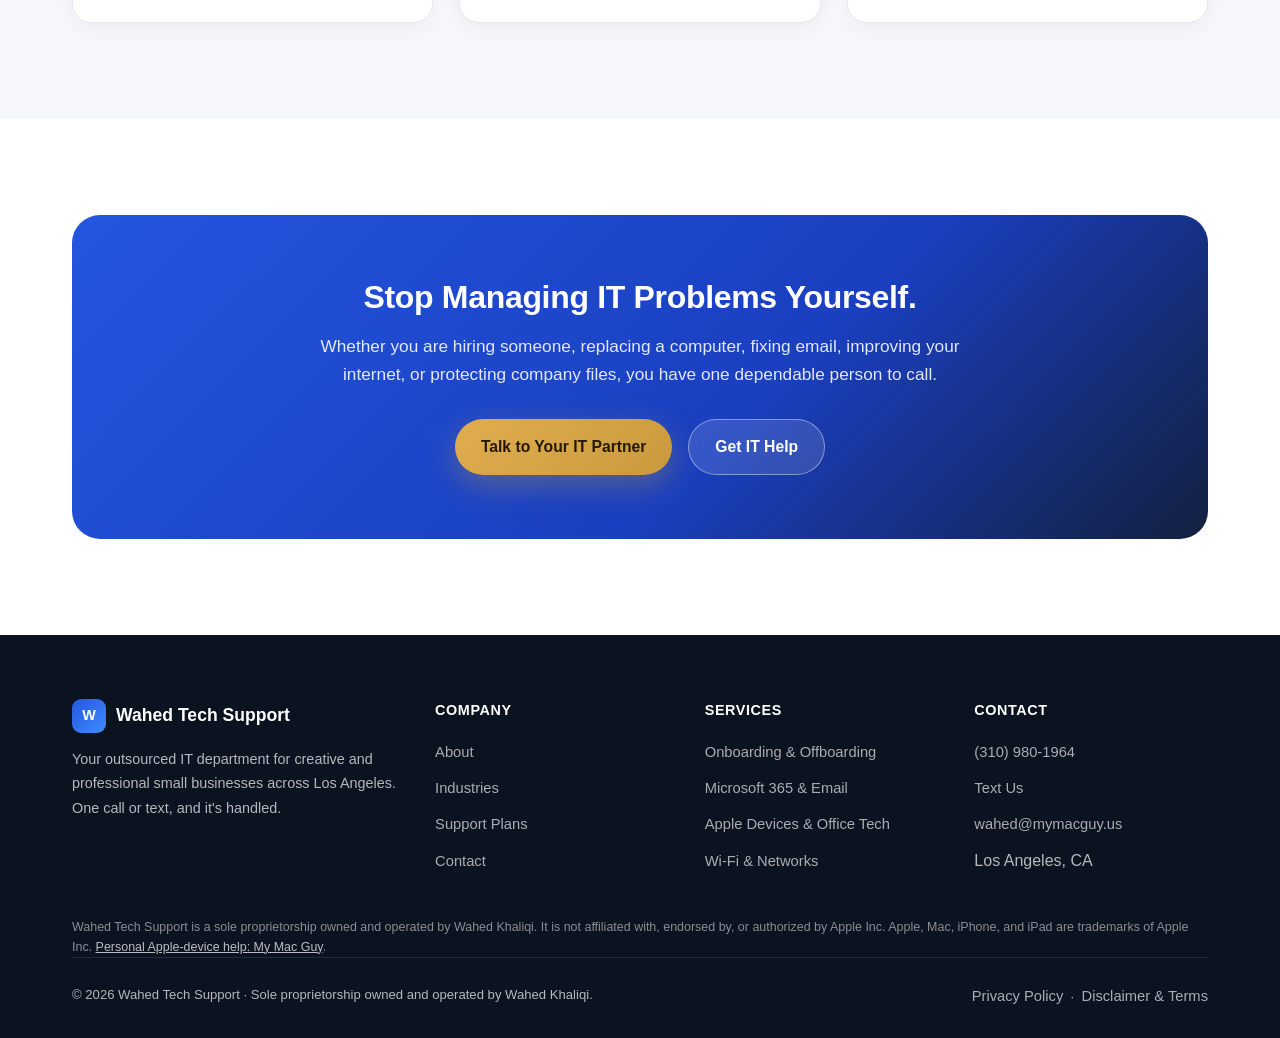
==== commit 071125a1: "Clarify sole-proprietor ownership in about.html" ====
--- a/about.html
+++ b/about.html
@@ -59,7 +59,7 @@
       <div class="reveal">
         <span class="eyebrow">My Background</span>
         <h2 style="font-size:1.9rem;margin:16px 0">15+ Years of Apple &amp; Business IT Experience</h2>
-        <p style="color:var(--gray);margin-bottom:14px"><strong>Wahed Tech Support</strong> is operated by Wahed Tech Services LLC and provides independent remote and on-site technology support by appointment throughout Greater Los Angeles.</p>
+        <p style="color:var(--gray);margin-bottom:14px"><strong>Wahed Tech Support</strong> is operated by Wahed Khaliqi and provides independent remote and on-site technology support by appointment throughout Greater Los Angeles.</p>
         <p style="color:var(--gray);margin-bottom:14px">I'm Wahed, and I've spent more than 15 years working hands-on with Apple devices, business networks, and everyday office technology. Before founding this practice, I ran IT operations for a major Los Angeles talent agency — supporting agents, executives, and staff who depended on their technology working every single day.</p>
         <p style="color:var(--gray);margin-bottom:14px">That experience shaped how I work now: I don't treat clients like tickets in a queue. I learn each business — its people, its devices, its workflow — so that when something comes up, I already know the context.</p>
         <p style="color:var(--gray)">Today I bring that same level of care to talent agencies, production companies, art studios, law firms, and other small professional teams across Los Angeles.</p>
@@ -139,9 +139,9 @@
         </ul>
       </div>
     </div>
-    <p class="brand-disclaimer">Wahed Tech Support is independently owned and operated by Wahed Khaliqi. It is not affiliated with, endorsed by, or authorized by Apple Inc. Apple, Mac, iPhone, and iPad are trademarks of Apple Inc. <a href="https://mymacguy.net/">Personal Apple-device help: My Mac Guy</a>.</p>
+    <p class="brand-disclaimer">Wahed Tech Support is a sole proprietorship owned and operated by Wahed Khaliqi. It is not affiliated with, endorsed by, or authorized by Apple Inc. Apple, Mac, iPhone, and iPad are trademarks of Apple Inc. <a href="https://mymacguy.net/">Personal Apple-device help: My Mac Guy</a>.</p>
     <div class="foot-bottom">
-      <span>© 2026 Wahed Tech Support · Independently owned and operated by Wahed Khaliqi.</span>
+      <span>© 2026 Wahed Tech Support · Sole proprietorship owned and operated by Wahed Khaliqi.</span>
       <span><a href="privacy.html">Privacy Policy</a> &nbsp;·&nbsp; <a href="disclaimer.html">Disclaimer &amp; Terms</a></span>
     </div>
   </div>
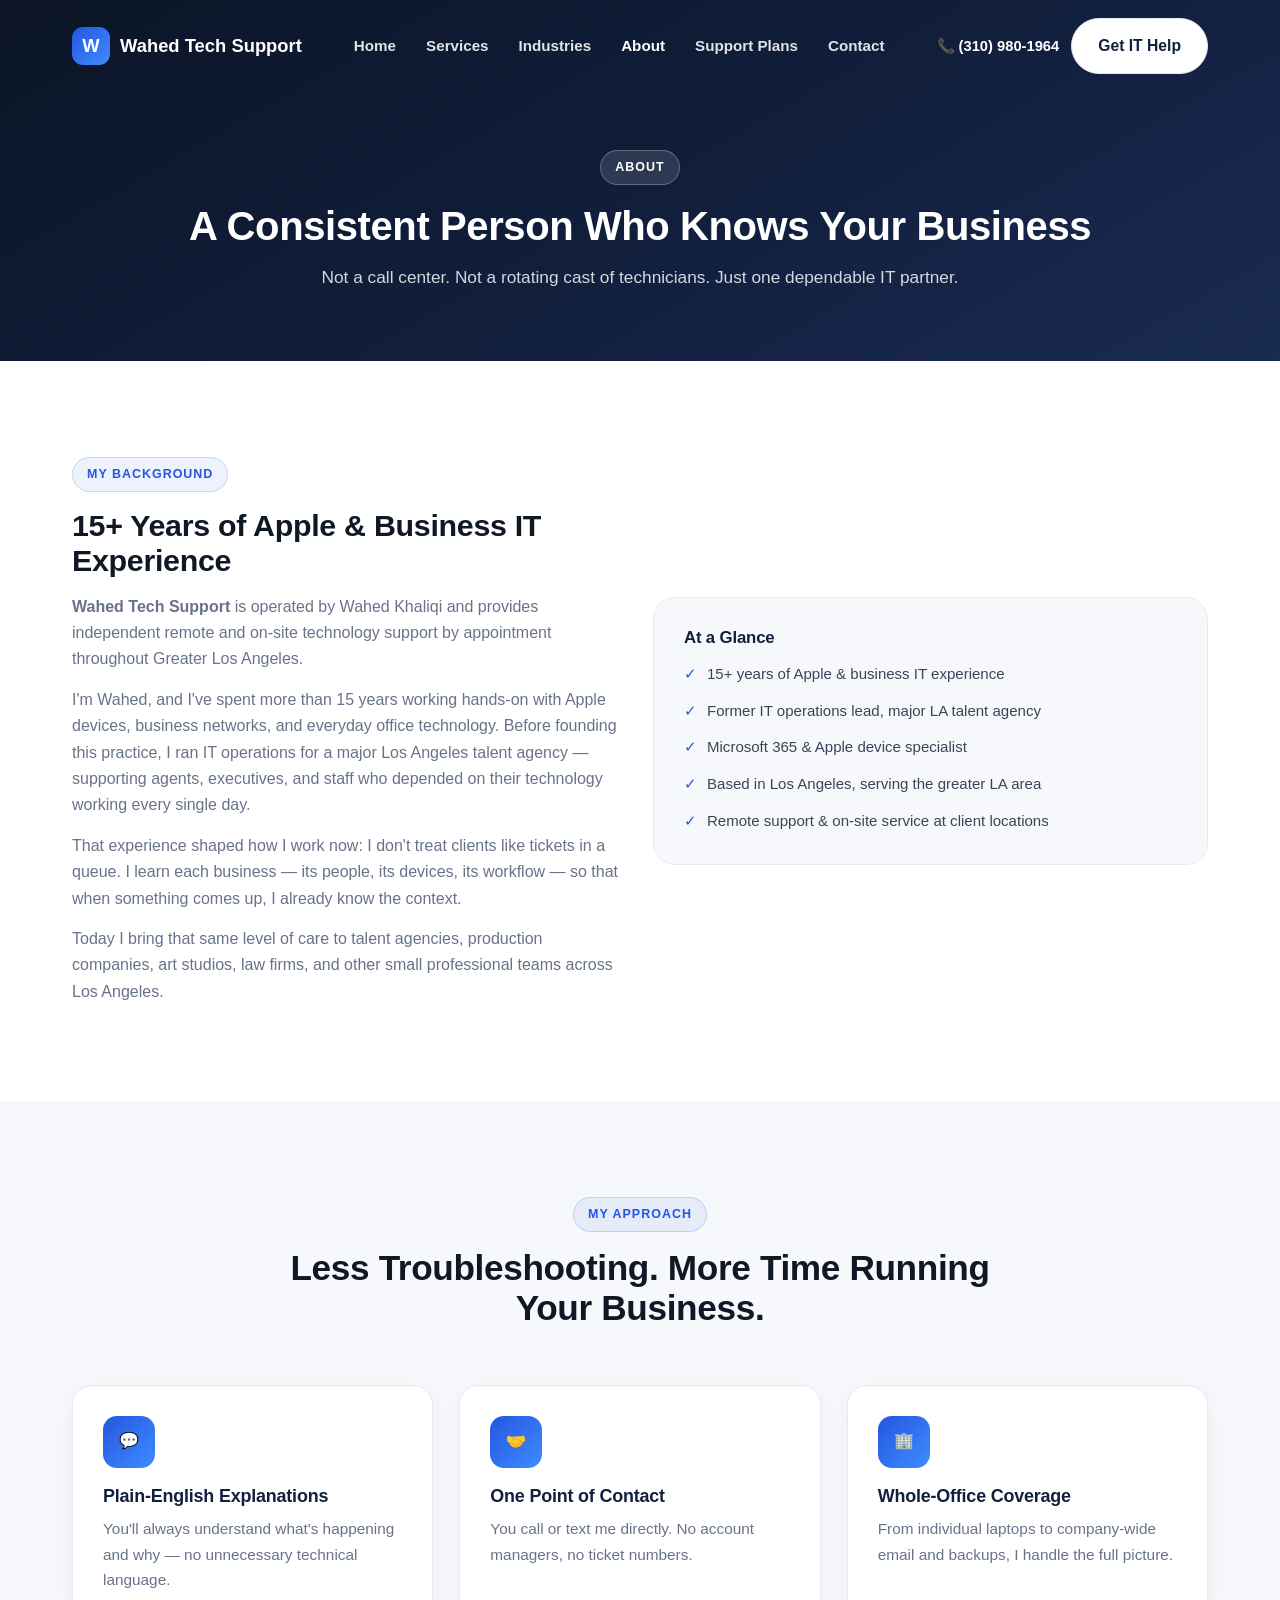
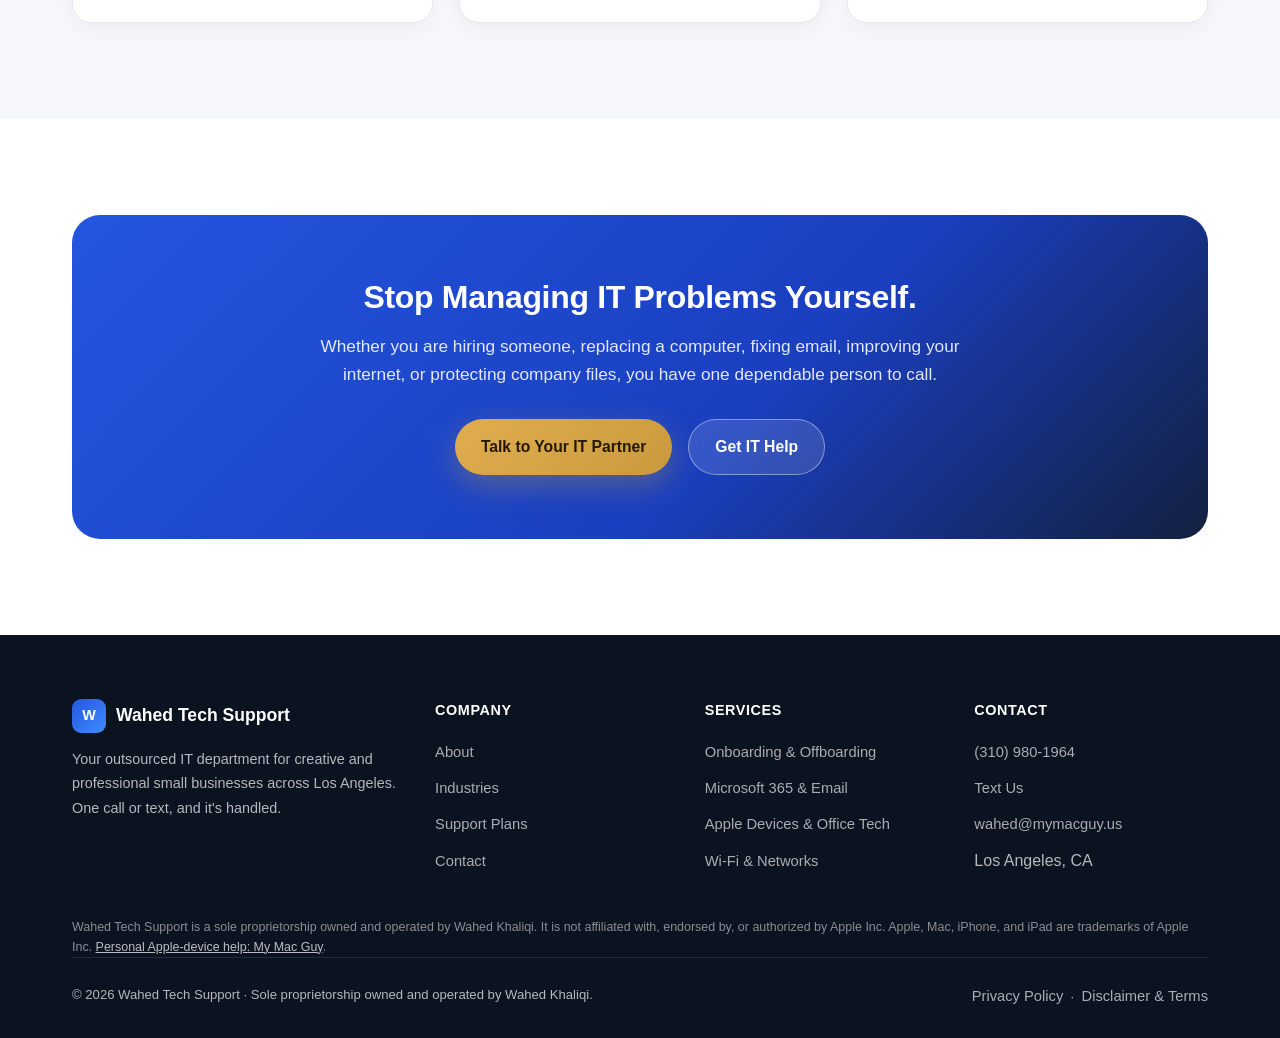
==== commit 6b38d7f3: "Clarify non-customer-facing service address in about.html" ====
--- a/about.html
+++ b/about.html
@@ -71,7 +71,7 @@
           <li><span class="ico" style="color:var(--blue)">✓</span> <span style="color:var(--slate)">Former IT operations lead, major LA talent agency</span></li>
           <li><span class="ico" style="color:var(--blue)">✓</span> <span style="color:var(--slate)">Microsoft 365 &amp; Apple device specialist</span></li>
           <li><span class="ico" style="color:var(--blue)">✓</span> <span style="color:var(--slate)">Based in Los Angeles, serving the greater LA area</span></li>
-          <li><span class="ico" style="color:var(--blue)">✓</span> <span style="color:var(--slate)">Remote &amp; on-site support</span></li>
+          <li><span class="ico" style="color:var(--blue)">✓</span> <span style="color:var(--slate)">Remote support &amp; on-site service at client locations</span></li>
         </ul>
       </div>
     </div>
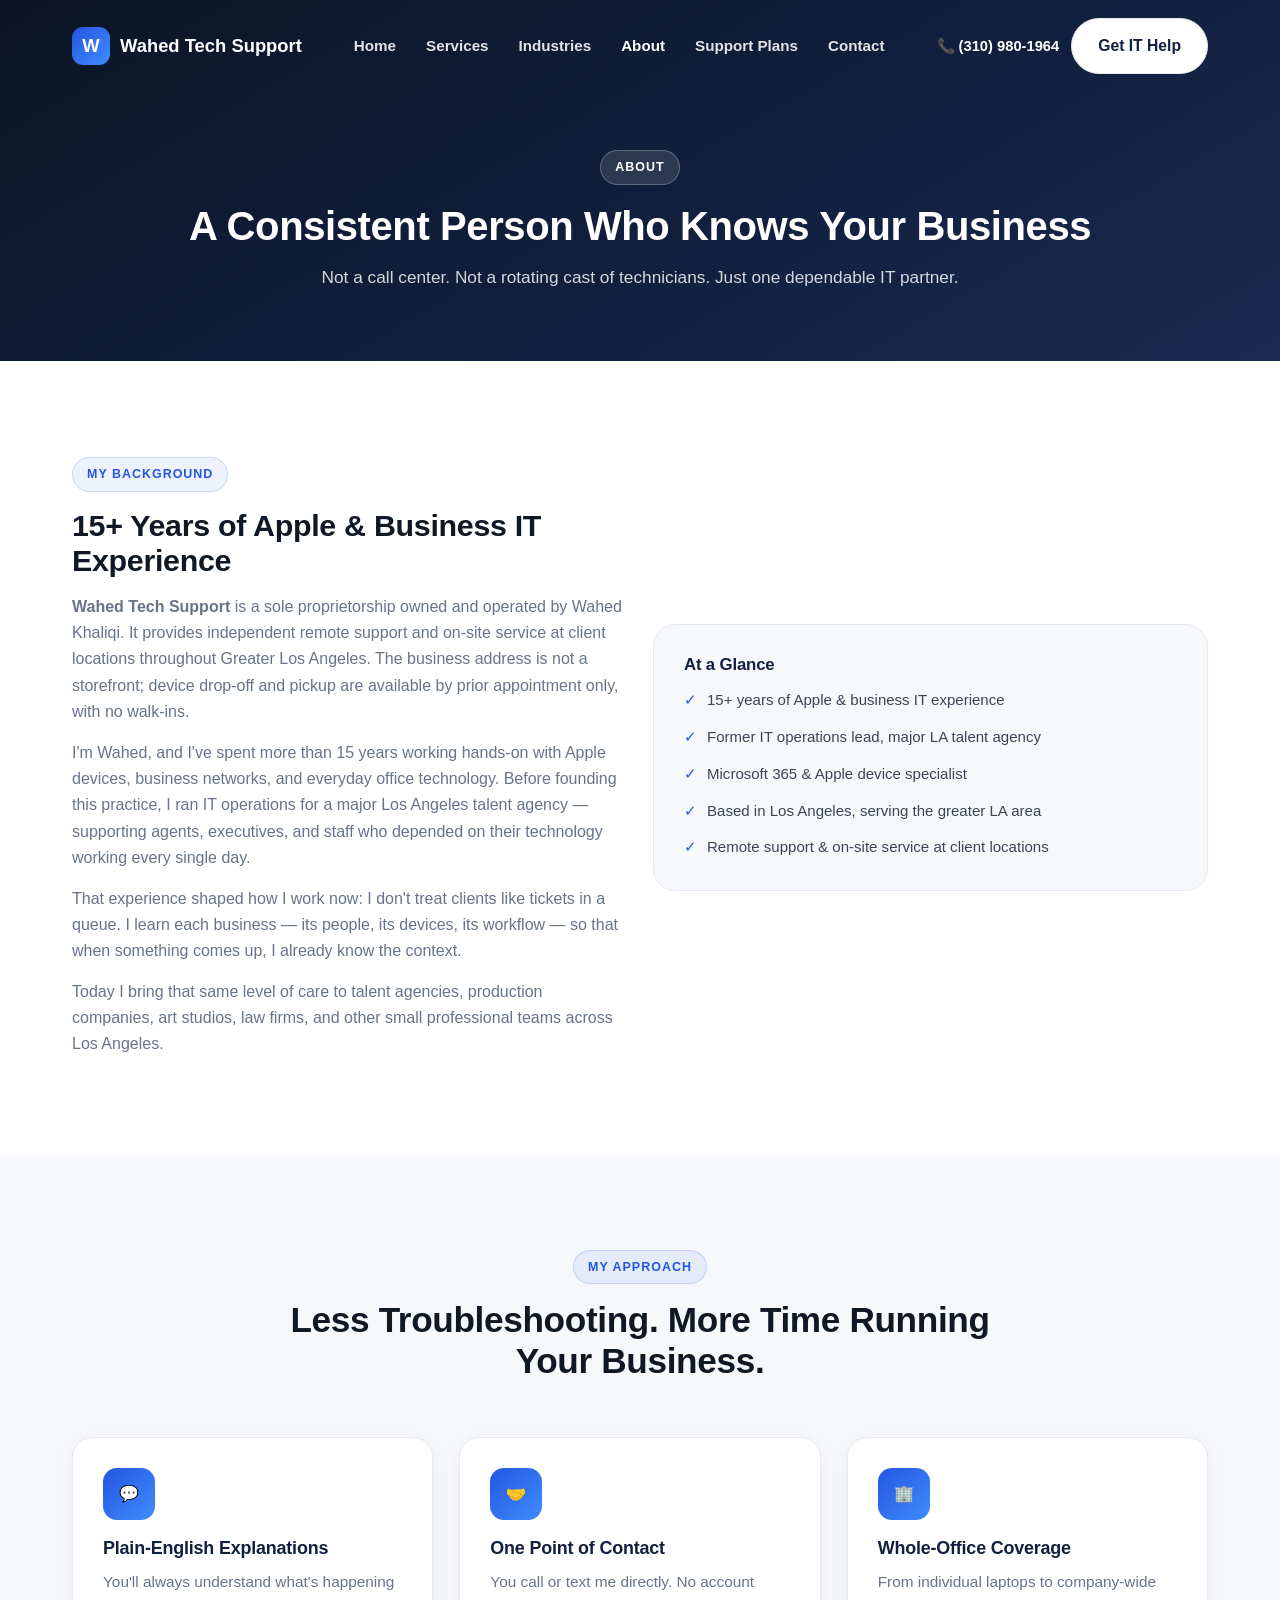
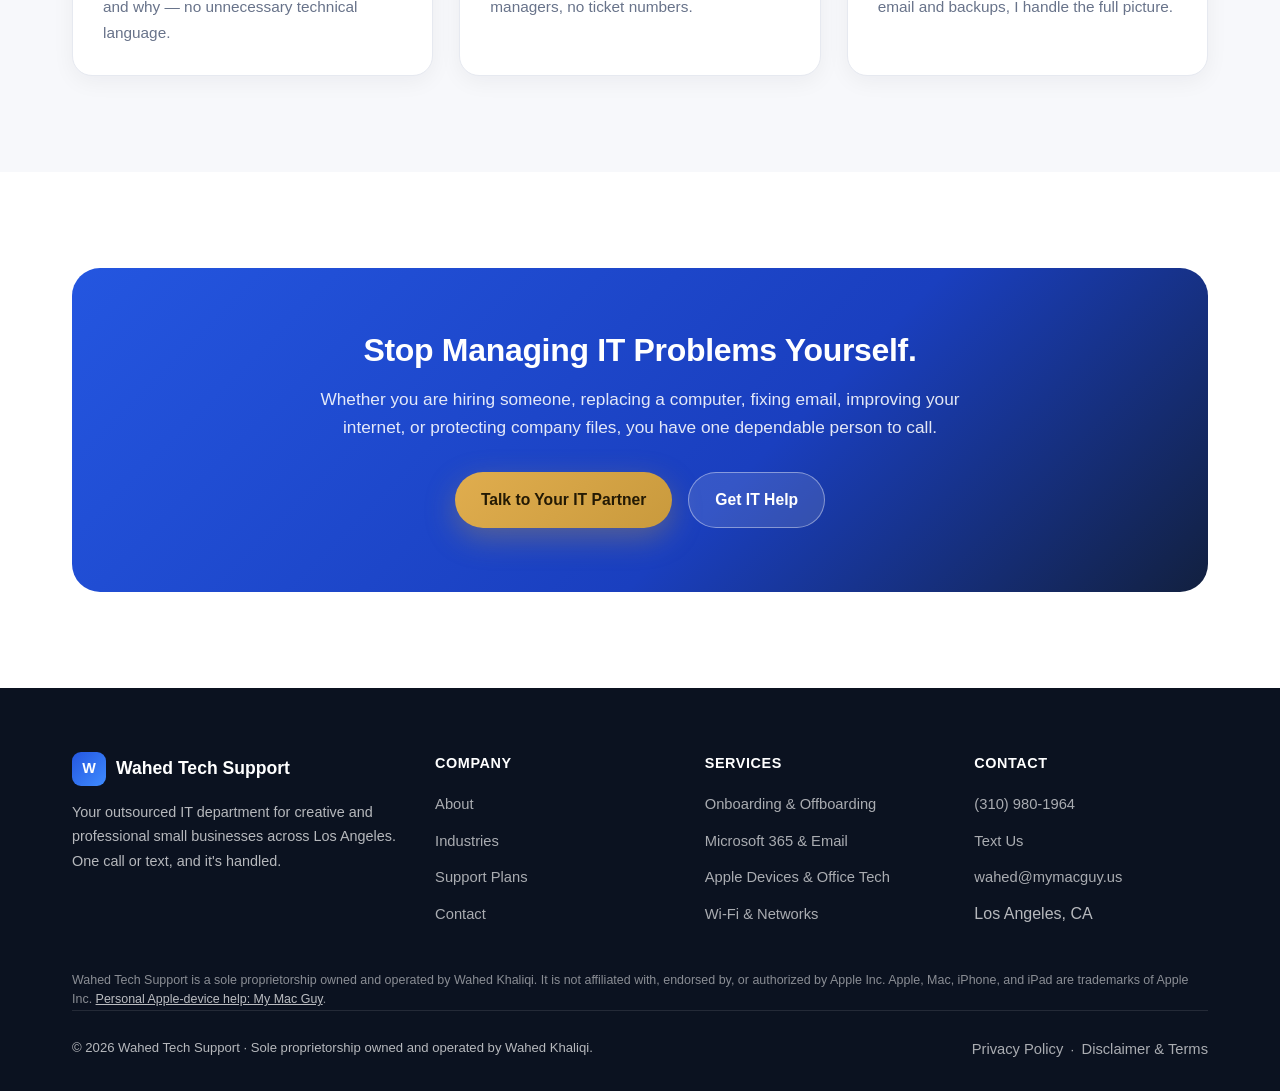
==== commit f20dfaf4: "Clarify sole proprietor and appointment-only drop-off" ====
--- a/about.html
+++ b/about.html
@@ -59,7 +59,7 @@
       <div class="reveal">
         <span class="eyebrow">My Background</span>
         <h2 style="font-size:1.9rem;margin:16px 0">15+ Years of Apple &amp; Business IT Experience</h2>
-        <p style="color:var(--gray);margin-bottom:14px"><strong>Wahed Tech Support</strong> is operated by Wahed Khaliqi and provides independent remote and on-site technology support by appointment throughout Greater Los Angeles.</p>
+        <p style="color:var(--gray);margin-bottom:14px"><strong>Wahed Tech Support</strong> is a sole proprietorship owned and operated by Wahed Khaliqi. It provides independent remote support and on-site service at client locations throughout Greater Los Angeles. The business address is not a storefront; device drop-off and pickup are available by prior appointment only, with no walk-ins.</p>
         <p style="color:var(--gray);margin-bottom:14px">I'm Wahed, and I've spent more than 15 years working hands-on with Apple devices, business networks, and everyday office technology. Before founding this practice, I ran IT operations for a major Los Angeles talent agency — supporting agents, executives, and staff who depended on their technology working every single day.</p>
         <p style="color:var(--gray);margin-bottom:14px">That experience shaped how I work now: I don't treat clients like tickets in a queue. I learn each business — its people, its devices, its workflow — so that when something comes up, I already know the context.</p>
         <p style="color:var(--gray)">Today I bring that same level of care to talent agencies, production companies, art studios, law firms, and other small professional teams across Los Angeles.</p>
